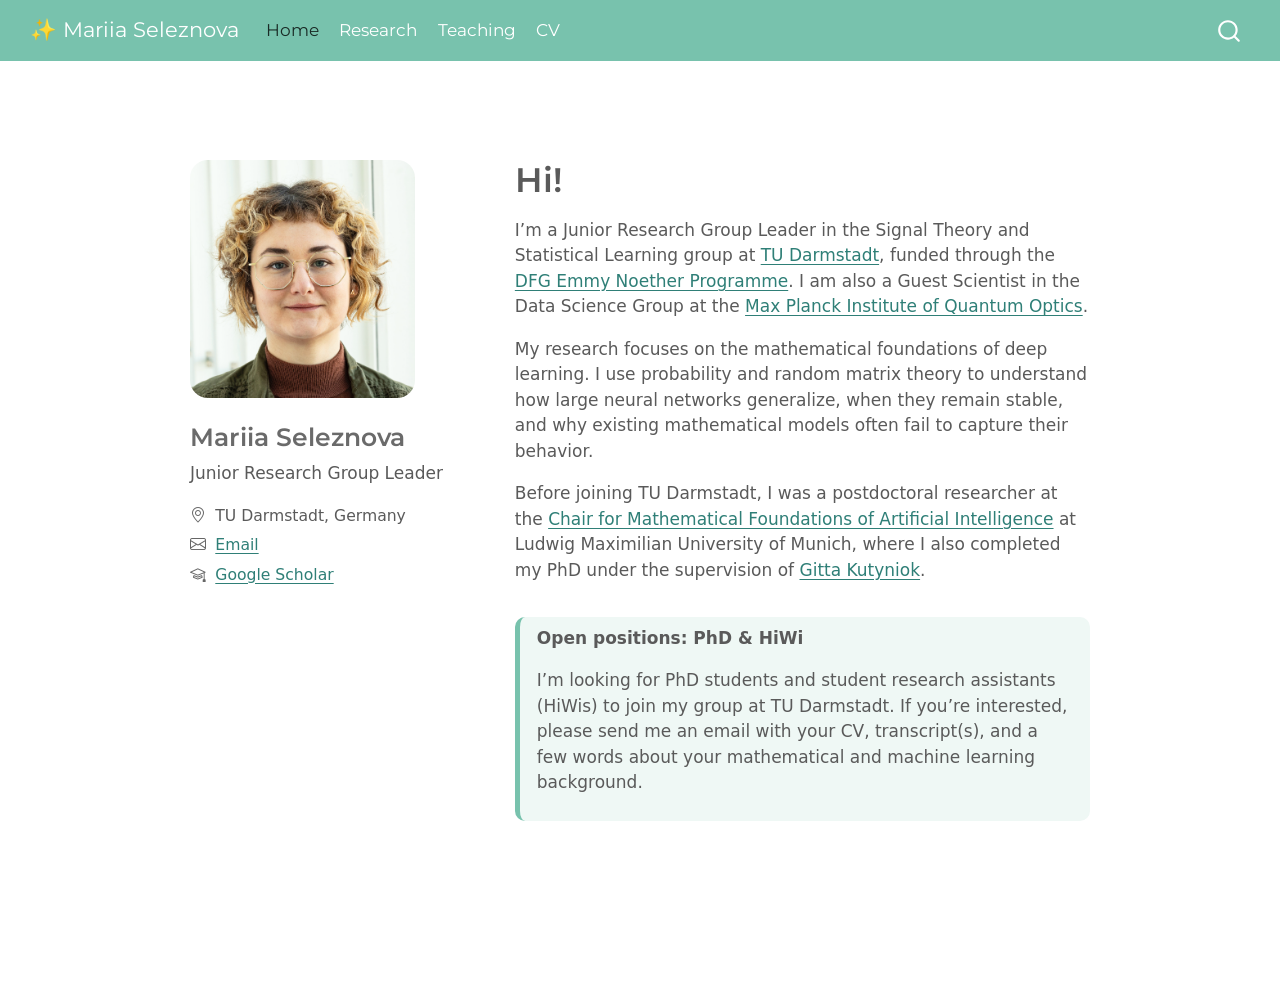
==== index.html @ a416ea93 "Built site for gh-pages" ====
<!DOCTYPE html>
<html xmlns="http://www.w3.org/1999/xhtml" lang="en" xml:lang="en"><head>

<meta charset="utf-8">
<meta name="generator" content="quarto-1.10.18">

<meta name="viewport" content="width=device-width, initial-scale=1.0, user-scalable=yes">


<title>✨ Mariia Seleznova</title>
<style>
/* Default styles provided by pandoc.
** See https://pandoc.org/MANUAL.html#variables-for-html for config info.
*/
span.smallcaps{font-variant: small-caps;}
div.columns{display: flex; gap: 1.5em;}
div.column{flex: auto;}
@media screen {
div.columns{gap: min(4vw, 1.5em);}
div.column{overflow-x: auto;}
}
div.hanging-indent{margin-left: 1.5em; text-indent: -1.5em;}
ul.task-list{list-style: none;}
ul.task-list li input[type="checkbox"] {
  width: 0.8em;
  margin: 0 0.8em 0.2em -1em; /* quarto-specific, see https://github.com/quarto-dev/quarto-cli/issues/4556 */ 
  vertical-align: middle;
}
</style>


<script src="site_libs/quarto-nav/quarto-nav.js"></script>
<script src="site_libs/quarto-nav/headroom.min.js"></script>
<script src="site_libs/clipboard/clipboard.min.js"></script>
<script src="site_libs/quarto-search/autocomplete.umd.js"></script>
<script src="site_libs/quarto-search/fuse.min.js"></script>
<script src="site_libs/quarto-search/quarto-search.js"></script>
<meta name="quarto:offset" content="./">
<script src="site_libs/quarto-html/quarto.js" type="module"></script>
<script src="site_libs/quarto-html/tabsets/tabsets.js" type="module"></script>
<script src="site_libs/quarto-html/popper.min.js"></script>
<script src="site_libs/quarto-html/tippy.umd.min.js"></script>
<script src="site_libs/quarto-html/anchor.min.js"></script>
<link href="site_libs/quarto-html/tippy.css" rel="stylesheet">
<link href="site_libs/quarto-html/quarto-syntax-highlighting-64a204ab8560d761af7679ceaba22944.css" rel="stylesheet" id="quarto-text-highlighting-styles">
<script src="site_libs/bootstrap/bootstrap.min.js"></script>
<link href="site_libs/bootstrap/bootstrap-icons.css" rel="stylesheet">
<link href="site_libs/bootstrap/bootstrap-496a71ca20b0deb91189619ea2a1a39c.min.css" rel="stylesheet" append-hash="true" id="quarto-bootstrap" data-mode="light">
<script id="quarto-search-options" type="application/json">{
  "location": "navbar",
  "copy-button": false,
  "collapse-after": 3,
  "panel-placement": "end",
  "type": "overlay",
  "limit": 50,
  "keyboard-shortcut": [
    "f",
    "/",
    "s"
  ],
  "show-item-context": false,
  "language": {
    "search-no-results-text": "No results",
    "search-matching-documents-text": "matching documents",
    "search-copy-link-title": "Copy link to search",
    "search-hide-matches-text": "Hide additional matches",
    "search-more-match-text": "more match in this document",
    "search-more-matches-text": "more matches in this document",
    "search-clear-button-title": "Clear",
    "search-text-placeholder": "",
    "search-detached-cancel-button-title": "Cancel",
    "search-submit-button-title": "Submit",
    "search-label": "Search"
  }
}</script>


<link rel="stylesheet" href="styles.css">
</head>

<body class="nav-fixed fullcontent quarto-light">

<div id="quarto-search-results"></div>
  <header id="quarto-header" class="headroom fixed-top">
    <nav class="navbar navbar-expand-lg " data-bs-theme="dark">
      <div class="navbar-container container-fluid">
      <div class="navbar-brand-container mx-auto">
    <a class="navbar-brand" href="./index.html">
    <span class="navbar-title">✨ Mariia Seleznova</span>
    </a>
  </div>
            <div id="quarto-search" class="" title="Search"></div>
          <button class="navbar-toggler" type="button" data-bs-toggle="collapse" data-bs-target="#navbarCollapse" aria-controls="navbarCollapse" role="menu" aria-expanded="false" aria-label="Toggle navigation" onclick="if (window.quartoToggleHeadroom) { window.quartoToggleHeadroom(); }">
  <span class="navbar-toggler-icon"></span>
</button>
          <div class="collapse navbar-collapse" id="navbarCollapse">
            <ul class="navbar-nav navbar-nav-scroll me-auto">
  <li class="nav-item">
    <a class="nav-link active" href="./index.html" aria-current="page"> 
<span class="menu-text">Home</span></a>
  </li>  
  <li class="nav-item">
    <a class="nav-link" href="./research.html"> 
<span class="menu-text">Research</span></a>
  </li>  
  <li class="nav-item">
    <a class="nav-link" href="./teaching.html"> 
<span class="menu-text">Teaching</span></a>
  </li>  
  <li class="nav-item">
    <a class="nav-link" href="./files/cv.pdf"> 
<span class="menu-text">CV</span></a>
  </li>  
</ul>
          </div> <!-- /navcollapse -->
            <div class="quarto-navbar-tools">
</div>
      </div> <!-- /container-fluid -->
    </nav>
</header>
<!-- content -->
<div id="quarto-content" class="quarto-container page-layout-custom page-navbar">
<!-- sidebar -->
<!-- margin-sidebar -->
<!-- main -->

<header id="title-block-header" class="quarto-title-block default">
<div class="quarto-title">
<h1 class="title">✨ Mariia Seleznova</h1>
</div>



<div class="quarto-title-meta">

    
  
    
  </div>
  


</header>


<div class="hero">
<div class="hero-photo">
<p><img src="files/photo25.png" class="profile img-fluid"></p>
<section id="mariia-seleznova" class="level3">
<h3 data-anchor-id="mariia-seleznova">Mariia Seleznova</h3>
<p>Junior Research Group Leader</p>
<div class="profile-links">
<p><i class="bi bi-geo-alt"></i> TU Darmstadt, Germany</p>
<p><i class="bi bi-envelope"></i> <a href="mailto:m.seleznova@stsl.tu-darmstadt.de">Email</a></p>
<p><i class="bi bi-mortarboard"></i> <a href="https://scholar.google.com/citations?user=YOUR_ID">Google Scholar</a></p>
</div>
</section>
</div>
<section id="hi" class="level1 hero-text">
<h1>Hi!</h1>
<p>I’m a Junior Research Group Leader in the Signal Theory and Statistical Learning group at <a href="https://www.tu-darmstadt.de/">TU Darmstadt</a>, funded through the <a href="https://www.dfg.de/en/research-funding/funding-opportunities/programmes/individual/emmy-noether">DFG Emmy Noether Programme</a>. I am also a Guest Scientist in the Data Science Group at the <a href="https://www.mpq.mpg.de/en">Max Planck Institute of Quantum Optics</a>.</p>
<p>My research focuses on the mathematical foundations of deep learning. I use probability and random matrix theory to understand how large neural networks generalize, when they remain stable, and why existing mathematical models often fail to capture their behavior.</p>
<p>Before joining TU Darmstadt, I was a postdoctoral researcher at the <a href="https://www.math.lmu.de/math4ai/en/">Chair for Mathematical Foundations of Artificial Intelligence</a> at Ludwig Maximilian University of Munich, where I also completed my PhD under the supervision of <a href="https://www.math.lmu.de/math4ai/en/members/contact-page/gitta-kutyniok-0eedf402.html">Gitta Kutyniok</a>.</p>
<div class="join-box">
<p><strong>Open positions: PhD &amp; HiWi</strong></p>
<p>I’m looking for PhD students and student research assistants (HiWis) to join my group at TU Darmstadt. If you’re interested, please send me an email with your CV, transcript(s), and a few words about your mathematical and machine learning background.</p>
</div>
</section>
</div>




<script id="quarto-html-after-body" type="application/javascript">
  window.document.addEventListener("DOMContentLoaded", function (event) {
    const icon = "";
    const anchorJS = new window.AnchorJS();
    anchorJS.options = {
      placement: 'right',
      icon: icon
    };
    anchorJS.add('.anchored');
    const isCodeAnnotation = (el) => {
      for (const clz of el.classList) {
        if (clz.startsWith('code-annotation-')) {                     
          return true;
        }
      }
      return false;
    }
    const onCopySuccess = function(e) {
      // button target
      const button = e.trigger;
      // don't keep focus
      button.blur();
      // flash "checked"
      button.classList.add('code-copy-button-checked');
      var currentTitle = button.getAttribute("title");
      button.setAttribute("title", "Copied!");
      let tooltip;
      if (window.bootstrap) {
        button.setAttribute("data-bs-toggle", "tooltip");
        button.setAttribute("data-bs-placement", "left");
        button.setAttribute("data-bs-title", "Copied!");
        tooltip = new bootstrap.Tooltip(button, 
          { trigger: "manual", 
            customClass: "code-copy-button-tooltip",
            offset: [0, -8]});
        tooltip.show();    
      }
      setTimeout(function() {
        if (tooltip) {
          tooltip.hide();
          button.removeAttribute("data-bs-title");
          button.removeAttribute("data-bs-toggle");
          button.removeAttribute("data-bs-placement");
        }
        button.setAttribute("title", currentTitle);
        button.classList.remove('code-copy-button-checked');
      }, 1000);
      // clear code selection
      e.clearSelection();
    }
    const getTextToCopy = function(trigger) {
      const outerScaffold = trigger.parentElement.cloneNode(true);
      const codeEl = outerScaffold.querySelector('code');
      for (const childEl of codeEl.children) {
        if (isCodeAnnotation(childEl)) {
          childEl.remove();
        }
      }
      return codeEl.innerText;
    }
    const clipboard = new window.ClipboardJS('.code-copy-button:not([data-in-quarto-modal])', {
      text: getTextToCopy
    });
    clipboard.on('success', onCopySuccess);
    if (window.document.getElementById('quarto-embedded-source-code-modal')) {
      const clipboardModal = new window.ClipboardJS('.code-copy-button[data-in-quarto-modal]', {
        text: getTextToCopy,
        container: window.document.getElementById('quarto-embedded-source-code-modal')
      });
      clipboardModal.on('success', onCopySuccess);
    }
      var localhostRegex = new RegExp(/^(?:http|https):\/\/localhost\:?[0-9]*\//);
      var mailtoRegex = new RegExp(/^mailto:/);
        var filterRegex = new RegExp('/' + window.location.host + '/');
      var isInternal = (href) => {
          return filterRegex.test(href) || localhostRegex.test(href) || mailtoRegex.test(href);
      }
      // Inspect non-navigation links and adorn them if external
     var links = window.document.querySelectorAll('a[href]:not(.nav-link):not(.navbar-brand):not(.toc-action):not(.sidebar-link):not(.sidebar-item-toggle):not(.pagination-link):not(.no-external):not([aria-hidden]):not(.dropdown-item):not(.quarto-navigation-tool):not(.about-link)');
      for (var i=0; i<links.length; i++) {
        const link = links[i];
        if (!isInternal(link.href)) {
          // undo the damage that might have been done by quarto-nav.js in the case of
          // links that we want to consider external
          if (link.dataset.originalHref !== undefined) {
            link.href = link.dataset.originalHref;
          }
        }
      }
    function tippyHover(el, contentFn, onTriggerFn, onUntriggerFn) {
      const config = {
        allowHTML: true,
        maxWidth: 500,
        delay: 100,
        arrow: false,
        appendTo: function(el) {
            return el.parentElement;
        },
        interactive: true,
        interactiveBorder: 10,
        theme: 'quarto',
        placement: 'bottom-start',
      };
      if (contentFn) {
        config.content = contentFn;
      }
      if (onTriggerFn) {
        config.onTrigger = onTriggerFn;
      }
      if (onUntriggerFn) {
        config.onUntrigger = onUntriggerFn;
      }
      window.tippy(el, config); 
    }
    const noterefs = window.document.querySelectorAll('a[role="doc-noteref"]');
    for (var i=0; i<noterefs.length; i++) {
      const ref = noterefs[i];
      tippyHover(ref, function() {
        // use id or data attribute instead here
        let href = ref.getAttribute('data-footnote-href') || ref.getAttribute('href');
        try { href = new URL(href).hash; } catch {}
        const id = href.replace(/^#\/?/, "");
        const note = window.document.getElementById(id);
        if (note) {
          return note.innerHTML;
        } else {
          return "";
        }
      });
    }
    const xrefs = window.document.querySelectorAll('a.quarto-xref');
    const processXRef = (id, note) => {
      // Strip column container classes
      const stripColumnClz = (el) => {
        el.classList.remove("page-full", "page-columns");
        if (el.children) {
          for (const child of el.children) {
            stripColumnClz(child);
          }
        }
      }
      stripColumnClz(note)
      if (id === null || id.startsWith('sec-')) {
        // Special case sections, only their first couple elements
        const container = document.createElement("div");
        if (note.children && note.children.length > 2) {
          container.appendChild(note.children[0].cloneNode(true));
          for (let i = 1; i < note.children.length; i++) {
            const child = note.children[i];
            if (child.tagName === "P" && child.innerText === "") {
              continue;
            } else {
              container.appendChild(child.cloneNode(true));
              break;
            }
          }
          if (window.Quarto?.typesetMath) {
            window.Quarto.typesetMath(container);
          }
          return container.innerHTML
        } else {
          if (window.Quarto?.typesetMath) {
            window.Quarto.typesetMath(note);
          }
          return note.innerHTML;
        }
      } else {
        // Remove any anchor links if they are present
        const anchorLink = note.querySelector('a.anchorjs-link');
        if (anchorLink) {
          anchorLink.remove();
        }
        if (window.Quarto?.typesetMath) {
          window.Quarto.typesetMath(note);
        }
        if (note.classList.contains("callout")) {
          return note.outerHTML;
        } else {
          return note.innerHTML;
        }
      }
    }
    for (var i=0; i<xrefs.length; i++) {
      const xref = xrefs[i];
      tippyHover(xref, undefined, function(instance) {
        instance.disable();
        let url = xref.getAttribute('href');
        let hash = undefined; 
        if (url.startsWith('#')) {
          hash = url;
        } else {
          try { hash = new URL(url).hash; } catch {}
        }
        if (hash) {
          const id = hash.replace(/^#\/?/, "");
          const note = window.document.getElementById(id);
          if (note !== null) {
            try {
              const html = processXRef(id, note.cloneNode(true));
              instance.setContent(html);
            } finally {
              instance.enable();
              instance.show();
            }
          } else {
            // See if we can fetch this
            fetch(url.split('#')[0])
            .then(res => res.text())
            .then(html => {
              const parser = new DOMParser();
              const htmlDoc = parser.parseFromString(html, "text/html");
              const note = htmlDoc.getElementById(id);
              if (note !== null) {
                const html = processXRef(id, note);
                instance.setContent(html);
              } 
            }).finally(() => {
              instance.enable();
              instance.show();
            });
          }
        } else {
          // See if we can fetch a full url (with no hash to target)
          // This is a special case and we should probably do some content thinning / targeting
          fetch(url)
          .then(res => res.text())
          .then(html => {
            const parser = new DOMParser();
            const htmlDoc = parser.parseFromString(html, "text/html");
            const note = htmlDoc.querySelector('main.content');
            if (note !== null) {
              // This should only happen for chapter cross references
              // (since there is no id in the URL)
              // remove the first header
              if (note.children.length > 0 && note.children[0].tagName === "HEADER") {
                note.children[0].remove();
              }
              const html = processXRef(null, note);
              instance.setContent(html);
            } 
          }).finally(() => {
            instance.enable();
            instance.show();
          });
        }
      }, function(instance) {
      });
    }
        let selectedAnnoteEl;
        const selectorForAnnotation = ( cell, annotation) => {
          let cellAttr = 'data-code-cell="' + cell + '"';
          let lineAttr = 'data-code-annotation="' +  annotation + '"';
          const selector = 'span[' + cellAttr + '][' + lineAttr + ']';
          return selector;
        }
        const selectCodeLines = (annoteEl) => {
          const doc = window.document;
          const targetCell = annoteEl.getAttribute("data-target-cell");
          const targetAnnotation = annoteEl.getAttribute("data-target-annotation");
          const annoteSpan = window.document.querySelector(selectorForAnnotation(targetCell, targetAnnotation));
          const lines = annoteSpan.getAttribute("data-code-lines").split(",");
          const lineIds = lines.map((line) => {
            return targetCell + "-" + line;
          })
          let top = null;
          let height = null;
          let parent = null;
          if (lineIds.length > 0) {
              //compute the position of the single el (top and bottom and make a div)
              const el = window.document.getElementById(lineIds[0]);
              top = el.offsetTop;
              height = el.offsetHeight;
              parent = el.parentElement.parentElement;
            if (lineIds.length > 1) {
              const lastEl = window.document.getElementById(lineIds[lineIds.length - 1]);
              const bottom = lastEl.offsetTop + lastEl.offsetHeight;
              height = bottom - top;
            }
            if (top !== null && height !== null && parent !== null) {
              // cook up a div (if necessary) and position it 
              let div = window.document.getElementById("code-annotation-line-highlight");
              if (div === null) {
                div = window.document.createElement("div");
                div.setAttribute("id", "code-annotation-line-highlight");
                div.style.position = 'absolute';
                parent.appendChild(div);
              }
              div.style.top = top - 2 + "px";
              div.style.height = height + 4 + "px";
              div.style.left = 0;
              let gutterDiv = window.document.getElementById("code-annotation-line-highlight-gutter");
              if (gutterDiv === null) {
                gutterDiv = window.document.createElement("div");
                gutterDiv.setAttribute("id", "code-annotation-line-highlight-gutter");
                gutterDiv.style.position = 'absolute';
                const codeCell = window.document.getElementById(targetCell);
                const gutter = codeCell.querySelector('.code-annotation-gutter');
                gutter.appendChild(gutterDiv);
              }
              gutterDiv.style.top = top - 2 + "px";
              gutterDiv.style.height = height + 4 + "px";
            }
            selectedAnnoteEl = annoteEl;
          }
        };
        const unselectCodeLines = () => {
          const elementsIds = ["code-annotation-line-highlight", "code-annotation-line-highlight-gutter"];
          elementsIds.forEach((elId) => {
            const div = window.document.getElementById(elId);
            if (div) {
              div.remove();
            }
          });
          selectedAnnoteEl = undefined;
        };
          // Handle positioning of the toggle
      window.addEventListener(
        "resize",
        throttle(() => {
          elRect = undefined;
          if (selectedAnnoteEl) {
            selectCodeLines(selectedAnnoteEl);
          }
        }, 10)
      );
      function throttle(fn, ms) {
      let throttle = false;
      let timer;
        return (...args) => {
          if(!throttle) { // first call gets through
              fn.apply(this, args);
              throttle = true;
          } else { // all the others get throttled
              if(timer) clearTimeout(timer); // cancel #2
              timer = setTimeout(() => {
                fn.apply(this, args);
                timer = throttle = false;
              }, ms);
          }
        };
      }
        // Attach click handler to the DT
        const annoteDls = window.document.querySelectorAll('dt[data-target-cell]');
        for (const annoteDlNode of annoteDls) {
          annoteDlNode.addEventListener('click', (event) => {
            const clickedEl = event.target;
            if (clickedEl !== selectedAnnoteEl) {
              unselectCodeLines();
              const activeEl = window.document.querySelector('dt[data-target-cell].code-annotation-active');
              if (activeEl) {
                activeEl.classList.remove('code-annotation-active');
              }
              selectCodeLines(clickedEl);
              clickedEl.classList.add('code-annotation-active');
            } else {
              // Unselect the line
              unselectCodeLines();
              clickedEl.classList.remove('code-annotation-active');
            }
          });
        }
    const findCites = (el) => {
      const parentEl = el.parentElement;
      if (parentEl) {
        const cites = parentEl.dataset.cites;
        if (cites) {
          return {
            el,
            cites: cites.split(' ')
          };
        } else {
          return findCites(el.parentElement)
        }
      } else {
        return undefined;
      }
    };
    var bibliorefs = window.document.querySelectorAll('a[role="doc-biblioref"]');
    for (var i=0; i<bibliorefs.length; i++) {
      const ref = bibliorefs[i];
      const citeInfo = findCites(ref);
      if (citeInfo) {
        tippyHover(citeInfo.el, function() {
          var popup = window.document.createElement('div');
          citeInfo.cites.forEach(function(cite) {
            var citeDiv = window.document.createElement('div');
            citeDiv.classList.add('hanging-indent');
            citeDiv.classList.add('csl-entry');
            var biblioDiv = window.document.getElementById('ref-' + cite);
            if (biblioDiv) {
              citeDiv.innerHTML = biblioDiv.innerHTML;
            }
            popup.appendChild(citeDiv);
          });
          return popup.innerHTML;
        });
      }
    }
  });
  </script>
</div> <!-- /content -->




</body></html>
---- site_libs/quarto-html/tippy.css ----
.tippy-box[data-animation=fade][data-state=hidden]{opacity:0}[data-tippy-root]{max-width:calc(100vw - 10px)}.tippy-box{position:relative;background-color:#333;color:#fff;border-radius:4px;font-size:14px;line-height:1.4;white-space:normal;outline:0;transition-property:transform,visibility,opacity}.tippy-box[data-placement^=top]>.tippy-arrow{bottom:0}.tippy-box[data-placement^=top]>.tippy-arrow:before{bottom:-7px;left:0;border-width:8px 8px 0;border-top-color:initial;transform-origin:center top}.tippy-box[data-placement^=bottom]>.tippy-arrow{top:0}.tippy-box[data-placement^=bottom]>.tippy-arrow:before{top:-7px;left:0;border-width:0 8px 8px;border-bottom-color:initial;transform-origin:center bottom}.tippy-box[data-placement^=left]>.tippy-arrow{right:0}.tippy-box[data-placement^=left]>.tippy-arrow:before{border-width:8px 0 8px 8px;border-left-color:initial;right:-7px;transform-origin:center left}.tippy-box[data-placement^=right]>.tippy-arrow{left:0}.tippy-box[data-placement^=right]>.tippy-arrow:before{left:-7px;border-width:8px 8px 8px 0;border-right-color:initial;transform-origin:center right}.tippy-box[data-inertia][data-state=visible]{transition-timing-function:cubic-bezier(.54,1.5,.38,1.11)}.tippy-arrow{width:16px;height:16px;color:#333}.tippy-arrow:before{content:"";position:absolute;border-color:transparent;border-style:solid}.tippy-content{position:relative;padding:5px 9px;z-index:1}
---- site_libs/quarto-html/quarto-syntax-highlighting-64a204ab8560d761af7679ceaba22944.css ----
/* quarto syntax highlight colors */
:root {
  --quarto-hl-ot-color: #003B4F;
  --quarto-hl-at-color: #657422;
  --quarto-hl-ss-color: #20794D;
  --quarto-hl-an-color: #5E5E5E;
  --quarto-hl-fu-color: #4758AB;
  --quarto-hl-st-color: #20794D;
  --quarto-hl-cf-color: #003B4F;
  --quarto-hl-op-color: #5E5E5E;
  --quarto-hl-er-color: #AD0000;
  --quarto-hl-bn-color: #AD0000;
  --quarto-hl-al-color: #AD0000;
  --quarto-hl-va-color: #111111;
  --quarto-hl-bu-color: inherit;
  --quarto-hl-ex-color: inherit;
  --quarto-hl-pp-color: #AD0000;
  --quarto-hl-in-color: #5E5E5E;
  --quarto-hl-vs-color: #20794D;
  --quarto-hl-wa-color: #5E5E5E;
  --quarto-hl-do-color: #5E5E5E;
  --quarto-hl-im-color: #00769E;
  --quarto-hl-ch-color: #20794D;
  --quarto-hl-dt-color: #AD0000;
  --quarto-hl-fl-color: #AD0000;
  --quarto-hl-co-color: #5E5E5E;
  --quarto-hl-cv-color: #5E5E5E;
  --quarto-hl-cn-color: #8f5902;
  --quarto-hl-sc-color: #5E5E5E;
  --quarto-hl-dv-color: #AD0000;
  --quarto-hl-kw-color: #003B4F;
}

/* other quarto variables */
:root {
  --quarto-font-monospace: SFMono-Regular, Menlo, Monaco, Consolas, "Liberation Mono", "Courier New", monospace;
}

/* syntax highlight based on Pandoc's rules */
pre > code.sourceCode > span {
  color: #003B4F;
}

code.sourceCode > span {
  color: #003B4F;
}

div.sourceCode,
div.sourceCode pre.sourceCode {
  color: #003B4F;
}

/* Normal */
code span {
  color: #003B4F;
}

/* Alert */
code span.al {
  color: #AD0000;
  font-style: inherit;
}

/* Annotation */
code span.an {
  color: #5E5E5E;
  font-style: inherit;
}

/* Attribute */
code span.at {
  color: #657422;
  font-style: inherit;
}

/* BaseN */
code span.bn {
  color: #AD0000;
  font-style: inherit;
}

/* BuiltIn */
code span.bu {
  font-style: inherit;
}

/* ControlFlow */
code span.cf {
  color: #003B4F;
  font-weight: bold;
  font-style: inherit;
}

/* Char */
code span.ch {
  color: #20794D;
  font-style: inherit;
}

/* Constant */
code span.cn {
  color: #8f5902;
  font-style: inherit;
}

/* Comment */
code span.co {
  color: #5E5E5E;
  font-style: inherit;
}

/* CommentVar */
code span.cv {
  color: #5E5E5E;
  font-style: italic;
}

/* Documentation */
code span.do {
  color: #5E5E5E;
  font-style: italic;
}

/* DataType */
code span.dt {
  color: #AD0000;
  font-style: inherit;
}

/* DecVal */
code span.dv {
  color: #AD0000;
  font-style: inherit;
}

/* Error */
code span.er {
  color: #AD0000;
  font-style: inherit;
}

/* Extension */
code span.ex {
  font-style: inherit;
}

/* Float */
code span.fl {
  color: #AD0000;
  font-style: inherit;
}

/* Function */
code span.fu {
  color: #4758AB;
  font-style: inherit;
}

/* Import */
code span.im {
  color: #00769E;
  font-style: inherit;
}

/* Information */
code span.in {
  color: #5E5E5E;
  font-style: inherit;
}

/* Keyword */
code span.kw {
  color: #003B4F;
  font-weight: bold;
  font-style: inherit;
}

/* Operator */
code span.op {
  color: #5E5E5E;
  font-style: inherit;
}

/* Other */
code span.ot {
  color: #003B4F;
  font-style: inherit;
}

/* Preprocessor */
code span.pp {
  color: #AD0000;
  font-style: inherit;
}

/* SpecialChar */
code span.sc {
  color: #5E5E5E;
  font-style: inherit;
}

/* SpecialString */
code span.ss {
  color: #20794D;
  font-style: inherit;
}

/* String */
code span.st {
  color: #20794D;
  font-style: inherit;
}

/* Variable */
code span.va {
  color: #111111;
  font-style: inherit;
}

/* VerbatimString */
code span.vs {
  color: #20794D;
  font-style: inherit;
}

/* Warning */
code span.wa {
  color: #5E5E5E;
  font-style: italic;
}

.prevent-inlining {
  content: "</";
}

/*# sourceMappingURL=9d8d5bb603a83b8298b89080a598c93b.css.map */
---- styles.css ----
.quarto-title-block {
  display: none;
}

a {
  color: #2f7f77;
}

a:hover {
  color: #205e5c;
}

.profile-links i,
.hero-photo i {
    width: 1.2em;
    display: inline-block;
    color: #777;
}

.profile-links {
    margin-top: 1rem;
    font-size: 0.92rem;
}

.profile-links p {
    margin-bottom: 0.35rem;
}

.profile-links i {
    width: 1.3em;
    color: #666;
}

.join-box {
  background-color: color-mix(in srgb, var(--bs-primary) 12%, white);
  border-left: 5px solid var(--bs-primary);
  border-radius: 10px;
  padding: 0.5rem 1rem;
  margin: 2rem 0;
}

.hero {
  width: min(900px, calc(100% - 4rem));
  margin: 5rem auto 0 auto;
  display: flex;
  grid-template-columns: 280px 1fr;
  gap: 3rem;
  align-items: flex-start;
}

.profile {
  width: 82%;
  border-radius: 18px;
  display: block;
  margin-bottom: 1.5rem;
}

.hero-profile h3 {
  margin-top: 0;
  margin-bottom: 0.4rem;
}

.hero-profile p {
  margin: 0.3rem 0;
}

.email {
  font-size: 0.85rem;
}

.hero-text {
  padding-top: 0rem;
}

.hero-text h1 {
  margin-top: 0;
}

@media (max-width: 800px) {
  .hero {
    width: min(92%, 600px);
    grid-template-columns: 1fr;
    gap: 2.5rem;
    margin-top: 2rem;
  }
}
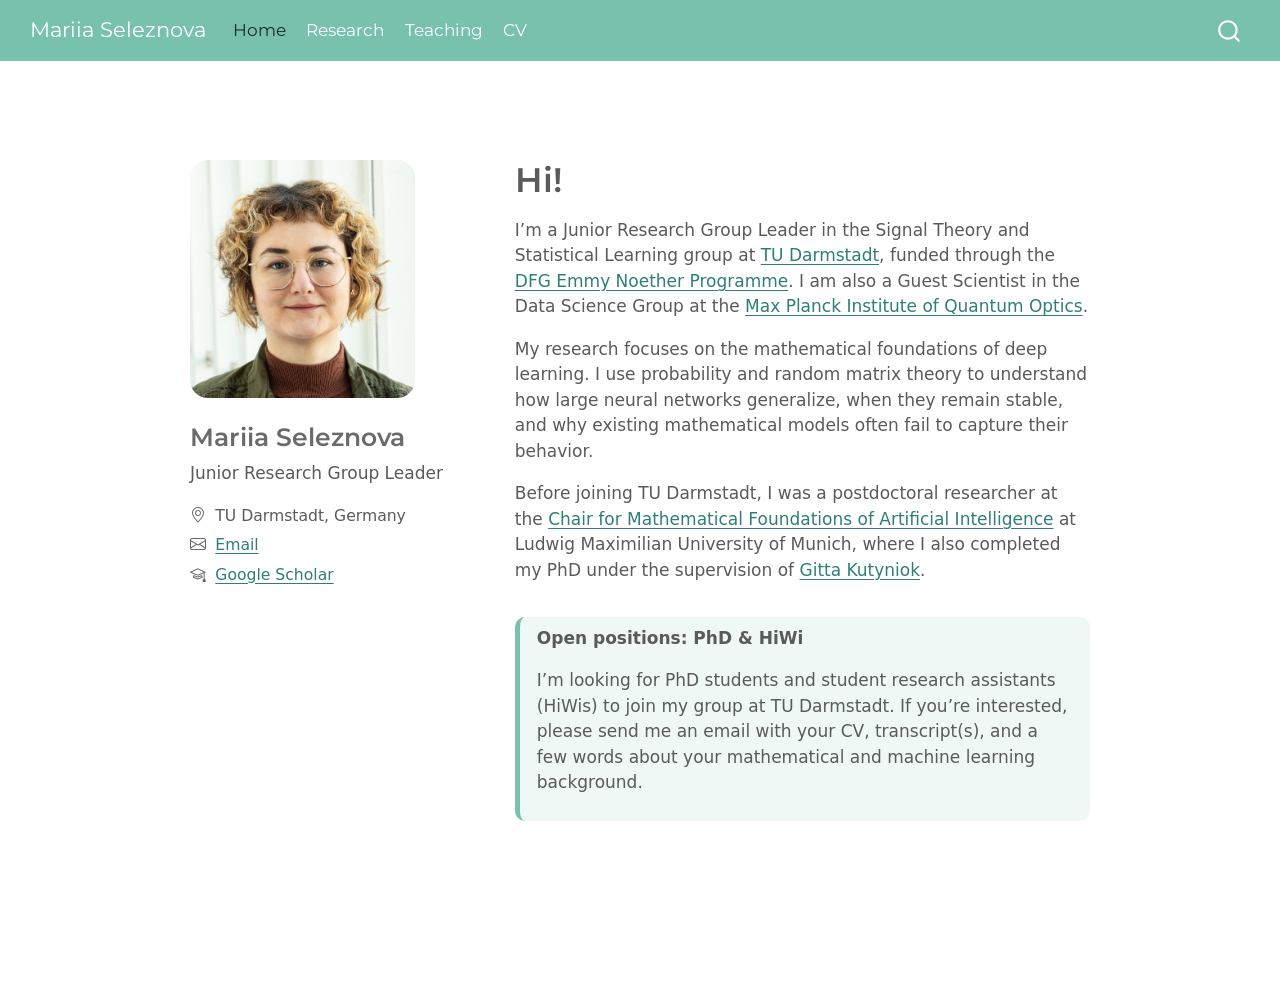
==== commit 58e753f8: "Built site for gh-pages" ====
--- a/index.html
+++ b/index.html
@@ -7,7 +7,7 @@
 <meta name="viewport" content="width=device-width, initial-scale=1.0, user-scalable=yes">
 
 
-<title>✨ Mariia Seleznova</title>
+<title>✨ Mariia Seleznova – Mariia Seleznova</title>
 <style>
 /* Default styles provided by pandoc.
 ** See https://pandoc.org/MANUAL.html#variables-for-html for config info.
@@ -86,7 +86,7 @@
       <div class="navbar-container container-fluid">
       <div class="navbar-brand-container mx-auto">
     <a class="navbar-brand" href="./index.html">
-    <span class="navbar-title">✨ Mariia Seleznova</span>
+    <span class="navbar-title">Mariia Seleznova</span>
     </a>
   </div>
             <div id="quarto-search" class="" title="Search"></div>
@@ -152,7 +152,7 @@
 <div class="profile-links">
 <p><i class="bi bi-geo-alt"></i> TU Darmstadt, Germany</p>
 <p><i class="bi bi-envelope"></i> <a href="mailto:m.seleznova@stsl.tu-darmstadt.de">Email</a></p>
-<p><i class="bi bi-mortarboard"></i> <a href="https://scholar.google.com/citations?user=YOUR_ID">Google Scholar</a></p>
+<p><i class="bi bi-mortarboard"></i> <a href="https://scholar.google.com/citations?user=4-2hQt8AAAAJ&amp;hl=uk">Google Scholar</a></p>
 </div>
 </section>
 </div>
@@ -244,7 +244,7 @@
     }
       var localhostRegex = new RegExp(/^(?:http|https):\/\/localhost\:?[0-9]*\//);
       var mailtoRegex = new RegExp(/^mailto:/);
-        var filterRegex = new RegExp('/' + window.location.host + '/');
+        var filterRegex = new RegExp("https:\/\/mselezniova\.github\.io");
       var isInternal = (href) => {
           return filterRegex.test(href) || localhostRegex.test(href) || mailtoRegex.test(href);
       }
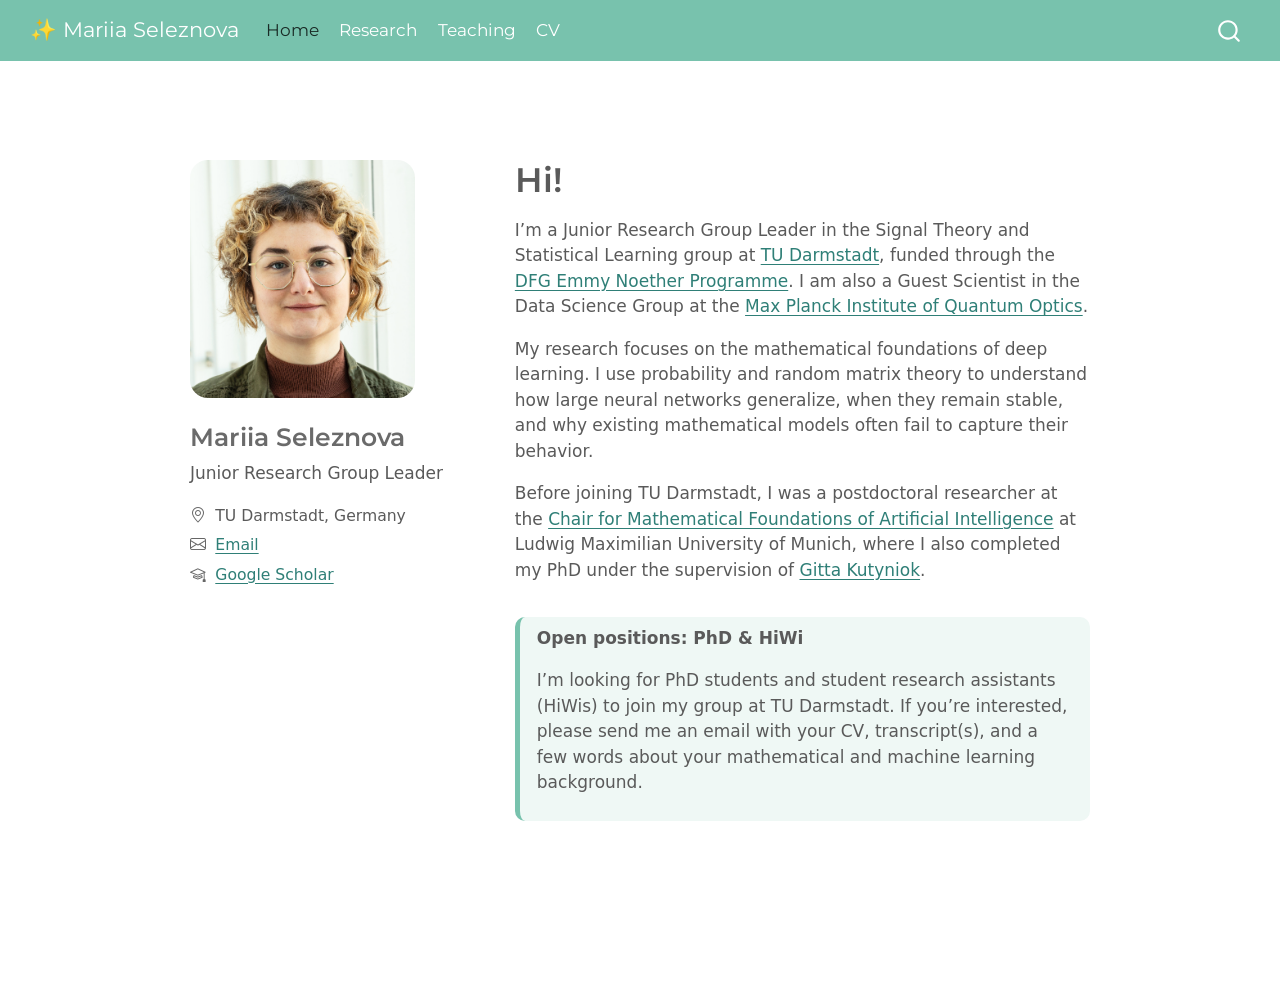
==== commit 00c51aaa: "Built site for gh-pages" ====
--- a/index.html
+++ b/index.html
@@ -7,7 +7,7 @@
 <meta name="viewport" content="width=device-width, initial-scale=1.0, user-scalable=yes">
 
 
-<title>✨ Mariia Seleznova – Mariia Seleznova</title>
+<title>✨ Mariia Seleznova</title>
 <style>
 /* Default styles provided by pandoc.
 ** See https://pandoc.org/MANUAL.html#variables-for-html for config info.
@@ -86,7 +86,7 @@
       <div class="navbar-container container-fluid">
       <div class="navbar-brand-container mx-auto">
     <a class="navbar-brand" href="./index.html">
-    <span class="navbar-title">Mariia Seleznova</span>
+    <span class="navbar-title">✨ Mariia Seleznova</span>
     </a>
   </div>
             <div id="quarto-search" class="" title="Search"></div>
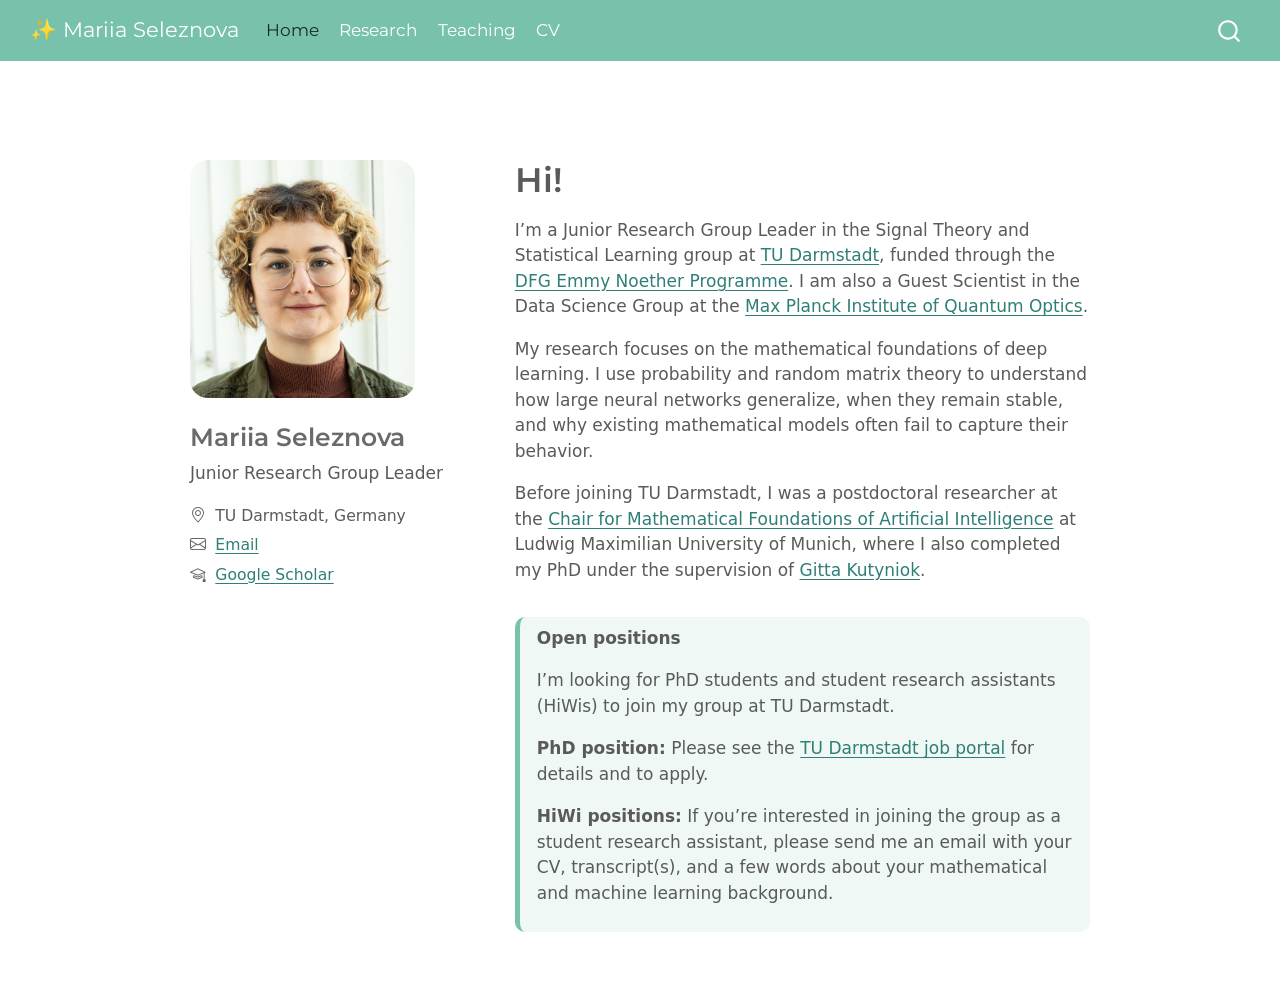
==== commit cb01be7a: "Built site for gh-pages" ====
--- a/index.html
+++ b/index.html
@@ -151,7 +151,7 @@
 <p>Junior Research Group Leader</p>
 <div class="profile-links">
 <p><i class="bi bi-geo-alt"></i> TU Darmstadt, Germany</p>
-<p><i class="bi bi-envelope"></i> <a href="mailto:m.seleznova@stsl.tu-darmstadt.de">Email</a></p>
+<p><i class="bi bi-envelope"></i> <a href="mailto:mariia.seleznova@tu-darmstadt.de">Email</a></p>
 <p><i class="bi bi-mortarboard"></i> <a href="https://scholar.google.com/citations?user=4-2hQt8AAAAJ&amp;hl=uk">Google Scholar</a></p>
 </div>
 </section>
@@ -162,8 +162,10 @@
 <p>My research focuses on the mathematical foundations of deep learning. I use probability and random matrix theory to understand how large neural networks generalize, when they remain stable, and why existing mathematical models often fail to capture their behavior.</p>
 <p>Before joining TU Darmstadt, I was a postdoctoral researcher at the <a href="https://www.math.lmu.de/math4ai/en/">Chair for Mathematical Foundations of Artificial Intelligence</a> at Ludwig Maximilian University of Munich, where I also completed my PhD under the supervision of <a href="https://www.math.lmu.de/math4ai/en/members/contact-page/gitta-kutyniok-0eedf402.html">Gitta Kutyniok</a>.</p>
 <div class="join-box">
-<p><strong>Open positions: PhD &amp; HiWi</strong></p>
-<p>I’m looking for PhD students and student research assistants (HiWis) to join my group at TU Darmstadt. If you’re interested, please send me an email with your CV, transcript(s), and a few words about your mathematical and machine learning background.</p>
+<p><strong>Open positions</strong></p>
+<p>I’m looking for PhD students and student research assistants (HiWis) to join my group at TU Darmstadt.</p>
+<p><strong>PhD position:</strong> Please see the <a href="https://www.career.tu-darmstadt.de/tu-darmstadt/job/57393">TU Darmstadt job portal</a> for details and to apply.</p>
+<p><strong>HiWi positions:</strong> If you’re interested in joining the group as a student research assistant, please send me an email with your CV, transcript(s), and a few words about your mathematical and machine learning background.</p>
 </div>
 </section>
 </div>
